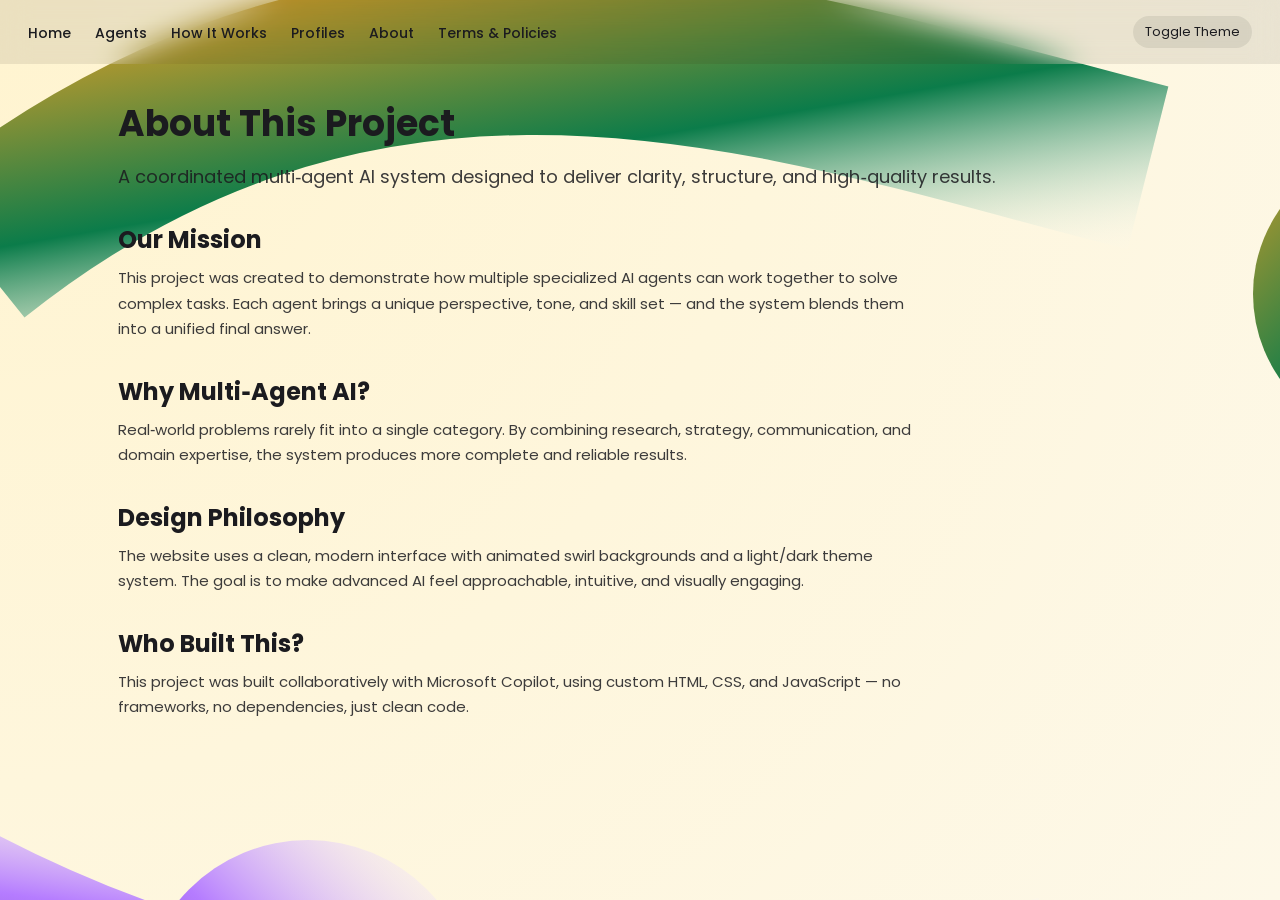
==== about.html @ 1c52f7ae "Create about.html" ====
<!DOCTYPE html>
<html lang="en" data-theme="light">
<head>
  <meta charset="UTF-8" />
  <meta name="viewport" content="width=device-width, initial-scale=1.0" />
  <title>About – Copilot Agents</title>

  <!-- Fonts -->
  <link rel="preconnect" href="https://fonts.googleapis.com">
  <link rel="preconnect" href="https://fonts.gstatic.com" crossorigin>
  <link href="https://fonts.googleapis.com/css2?family=Poppins:wght@400;500;600;700&display=swap" rel="stylesheet">

  <!-- Global Styles -->
  <link rel="stylesheet" href="style.css" />
</head>

<body>

  <!-- UPDATED NAVIGATION BAR -->
  <nav>
    <div class="nav-left">
      <a href="index.html">Home</a>
      <a href="agents.html">Agents</a>
      <a href="how-it-works.html">How It Works</a>
      <a href="profiles.html">Profiles</a>
      <a href="about.html">About</a>
      <a href="terms.html">Terms & Policies</a>
    </div>
    <div class="theme-toggle">Toggle Theme</div>
  </nav>

  <!-- ANIMATED SWIRL BACKGROUND -->
  <div class="swirl-layer">
    <svg viewBox="0 0 800 600">
      <defs>
        <linearGradient id="lightSwirl" x1="0" y1="0" x2="1" y2="1">
          <stop offset="0%" stop-color="#C89B2B" />
          <stop offset="50%" stop-color="#0B7C4A" />
          <stop offset="100%" stop-color="#FFFFFF" stop-opacity="0" />
        </linearGradient>

        <linearGradient id="darkSwirl" x1="0" y1="1" x2="1" y2="0">
          <stop offset="0%" stop-color="#5B2B9B" />
          <stop offset="50%" stop-color="#B57CFF" />
          <stop offset="100%" stop-color="#FFFFFF" stop-opacity="0" />
        </linearGradient>
      </defs>

      <path class="swirl-glow"
            d="M-40 120 C 160 -40 360 40 520 80"
            stroke="url(#lightSwirl)"
            stroke-width="80"
            fill="none" />

      <path class="swirl-glow"
            d="M-60 420 C 120 520 320 520 480 460"
            stroke="url(#darkSwirl)"
            stroke-width="70"
            fill="none" />

      <circle class="swirl-glow"
              cx="120" cy="480" r="80"
              fill="url(#darkSwirl)" />

      <circle class="swirl-glow"
              cx="640" cy="140" r="70"
              fill="url(#lightSwirl)" />
    </svg>
  </div>

  <!-- PAGE CONTENT -->
  <div class="page">
    <h1>About This Project</h1>
    <p class="subtitle">
      A coordinated multi‑agent AI system designed to deliver clarity, structure, and high‑quality results.
    </p>

    <div class="section">
      <h2>Our Mission</h2>
      <p class="about-text">
        This project was created to demonstrate how multiple specialized AI agents can work together to solve complex tasks.  
        Each agent brings a unique perspective, tone, and skill set — and the system blends them into a unified final answer.
      </p>
    </div>

    <div class="section">
      <h2>Why Multi‑Agent AI?</h2>
      <p class="about-text">
        Real‑world problems rarely fit into a single category.  
        By combining research, strategy, communication, and domain expertise, the system produces more complete and reliable results.
      </p>
    </div>

    <div class="section">
      <h2>Design Philosophy</h2>
      <p class="about-text">
        The website uses a clean, modern interface with animated swirl backgrounds and a light/dark theme system.  
        The goal is to make advanced AI feel approachable, intuitive, and visually engaging.
      </p>
    </div>

    <div class="section">
      <h2>Who Built This?</h2>
      <p class="about-text">
        This project was built collaboratively with Microsoft Copilot, using custom HTML, CSS, and JavaScript — no frameworks, no dependencies, just clean code.
      </p>
    </div>

  </div>

  <!-- Theme Toggle Script -->
  <script src="theme.js"></script>

</body>
</html>
---- style.css ----
:root {
  --font-body: "Poppins", system-ui, sans-serif;

  /* Light mode */
  --light-bg: #FDF8E8;
  --light-bg-accent: #FFF4D0;
  --light-text: #1B1B1F;
  --light-primary: #0B7C4A;
  --light-secondary: #C89B2B;
  --light-accent: #FFD95E;

  /* Dark mode */
  --dark-bg: #05030A;
  --dark-bg-accent: #12041F;
  --dark-text: #F5ECFF;
  --dark-primary: #B57CFF;
  --dark-secondary: #D04BFF;
  --dark-accent: #FF4DF0;

  --card-radius: 18px;
  --transition-med: 260ms ease-out;
}

/* THEME SWITCHING */
html[data-theme="light"] {
  --bg: var(--light-bg);
  --bg-accent: var(--light-bg-accent);
  --text: var(--light-text);
  --primary: var(--light-primary);
  --secondary: var(--light-secondary);
  --accent: var(--light-accent);
}

html[data-theme="dark"] {
  --bg: var(--dark-bg);
  --bg-accent: var(--dark-bg-accent);
  --text: var(--dark-text);
  --primary: var(--dark-primary);
  --secondary: var(--dark-secondary);
  --accent: var(--dark-accent);
}

/* GLOBAL RESET */
* {
  margin: 0;
  padding: 0;
  box-sizing: border-box;
}

body {
  font-family: var(--font-body);
  background: radial-gradient(circle at top left, var(--bg-accent), var(--bg));
  color: var(--text);
  min-height: 100vh;
  overflow-x: hidden;
}

/* NAVIGATION BAR */
nav {
  display: flex;
  justify-content: space-between;
  align-items: center;
  padding: 16px 28px;
  backdrop-filter: blur(14px);
  background: rgba(0, 0, 0, 0.08);
  position: sticky;
  top: 0;
  z-index: 10;
}

html[data-theme="dark"] nav {
  background: rgba(255, 255, 255, 0.08);
}

nav .nav-left a {
  color: var(--text);
  text-decoration: none;
  margin-right: 20px;
  font-weight: 500;
  font-size: 14px;
  transition: color var(--transition-med);
}

nav .nav-left a:hover {
  color: var(--accent);
}

.theme-toggle {
  cursor: pointer;
  padding: 6px 12px;
  border-radius: 999px;
  background: rgba(255, 255, 255, 0.12);
  font-size: 13px;
}

html[data-theme="light"] .theme-toggle {
  background: rgba(0, 0, 0, 0.08);
}

/* ANIMATED SWIRLS */
@keyframes swirlDrift {
  0%   { transform: translate(-10%, -10%) scale(1) rotate(0deg); }
  50%  { transform: translate(-8%, -12%) scale(1.03) rotate(3deg); }
  100% { transform: translate(-10%, -10%) scale(1) rotate(0deg); }
}

@keyframes glowPulse {
  0%   { opacity: 0.5; filter: drop-shadow(0 0 12px var(--accent)); }
  50%  { opacity: 0.9; filter: drop-shadow(0 0 22px var(--secondary)); }
  100% { opacity: 0.5; filter: drop-shadow(0 0 12px var(--accent)); }
}

.swirl-layer {
  position: absolute;
  inset: 0;
  z-index: 0;
  pointer-events: none;
  overflow: hidden;
}

.swirl-layer svg {
  width: 140%;
  height: 140%;
  animation: swirlDrift 22s ease-in-out infinite;
}

.swirl-glow {
  animation: glowPulse 6s ease-in-out infinite;
}

/* PAGE WRAPPER */
.page {
  position: relative;
  z-index: 1;
  max-width: 1100px;
  margin: 0 auto;
  padding: 32px 28px 40px;
}

/* HEADERS */
.page h1 {
  font-size: 36px;
  margin-bottom: 12px;
}

.page .subtitle {
  font-size: 18px;
  opacity: 0.85;
  margin-bottom: 28px;
}

/* GRID LAYOUTS */
.preview-grid {
  display: grid;
  grid-template-columns: 1fr 1fr;
  gap: 28px;
}

.preview-card {
  border-radius: 22px;
  padding: 24px;
  backdrop-filter: blur(18px);
  background: rgba(255, 255, 255, 0.12);
}

html[data-theme="light"] .preview-card {
  background: rgba(255, 255, 255, 0.9);
}

.preview-title {
  font-size: 22px;
  font-weight: 600;
  margin-bottom: 10px;
}

.preview-desc {
  font-size: 15px;
  opacity: 0.85;
}

/* AGENT GRID */
.ai-grid {
  display: grid;
  grid-template-columns: 1fr;
  gap: 14px;
}

@media (min-width: 700px) {
  .ai-grid {
    grid-template-columns: repeat(2, minmax(0, 1fr));
  }
}

@media (min-width: 1024px) {
  .ai-grid {
    grid-template-columns: repeat(3, minmax(0, 1fr));
  }
}

.ai-card {
  background: rgba(255, 255, 255, 0.12);
  border-radius: var(--card-radius);
  padding: 14px 14px 16px;
  backdrop-filter: blur(12px);
}

html[data-theme="light"] .ai-card {
  background: rgba(255, 255, 255, 0.9);
}

.ai-header {
  display: flex;
  justify-content: space-between;
  align-items: center;
  gap: 8px;
}

.ai-name-with-icon {
  display: flex;
  align-items: center;
  gap: 8px;
}

.ai-icon {
  width: 22px;
  height: 22px;
}

.ai-name {
  font-size: 15px;
  font-weight: 600;
}

.ai-tag {
  font-size: 11px;
  padding: 3px 8px;
  border-radius: 999px;
  background: rgba(0, 0, 0, 0.08);
  color: var(--secondary);
}

html[data-theme="dark"] .ai-tag {
  background: rgba(255, 255, 255, 0.08);
}

.ai-meta {
  font-size: 12px;
  opacity: 0.85;
  margin-top: 4px;
}

.ai-description {
  font-size: 13px;
  margin-top: 4px;
}

/* SECTIONS */
.section {
  margin-top: 32px;
}

.section h2 {
  font-size: 24px;
  margin-bottom: 8px;
}

.section p {
  font-size: 15px;
  opacity: 0.85;
}

/* GALLERY */
.gallery-grid {
  display: grid;
  grid-template-columns: 1fr 1fr;
  gap: 24px;
}

.gallery-item {
  border-radius: 20px;
  padding: 18px;
  backdrop-filter: blur(12px);
  background: rgba(255, 255, 255, 0.12);
}

html[data-theme="light"] .gallery-item {
  background: rgba(255, 255, 255, 0.9);
}

.gallery-label {
  margin-top: 10px;
  font-size: 14px;
  opacity: 0.85;
}

/* ABOUT PAGE */
.about-text {
  font-size: 15px;
  opacity: 0.9;
  max-width: 800px;
  line-height: 1.7;
}
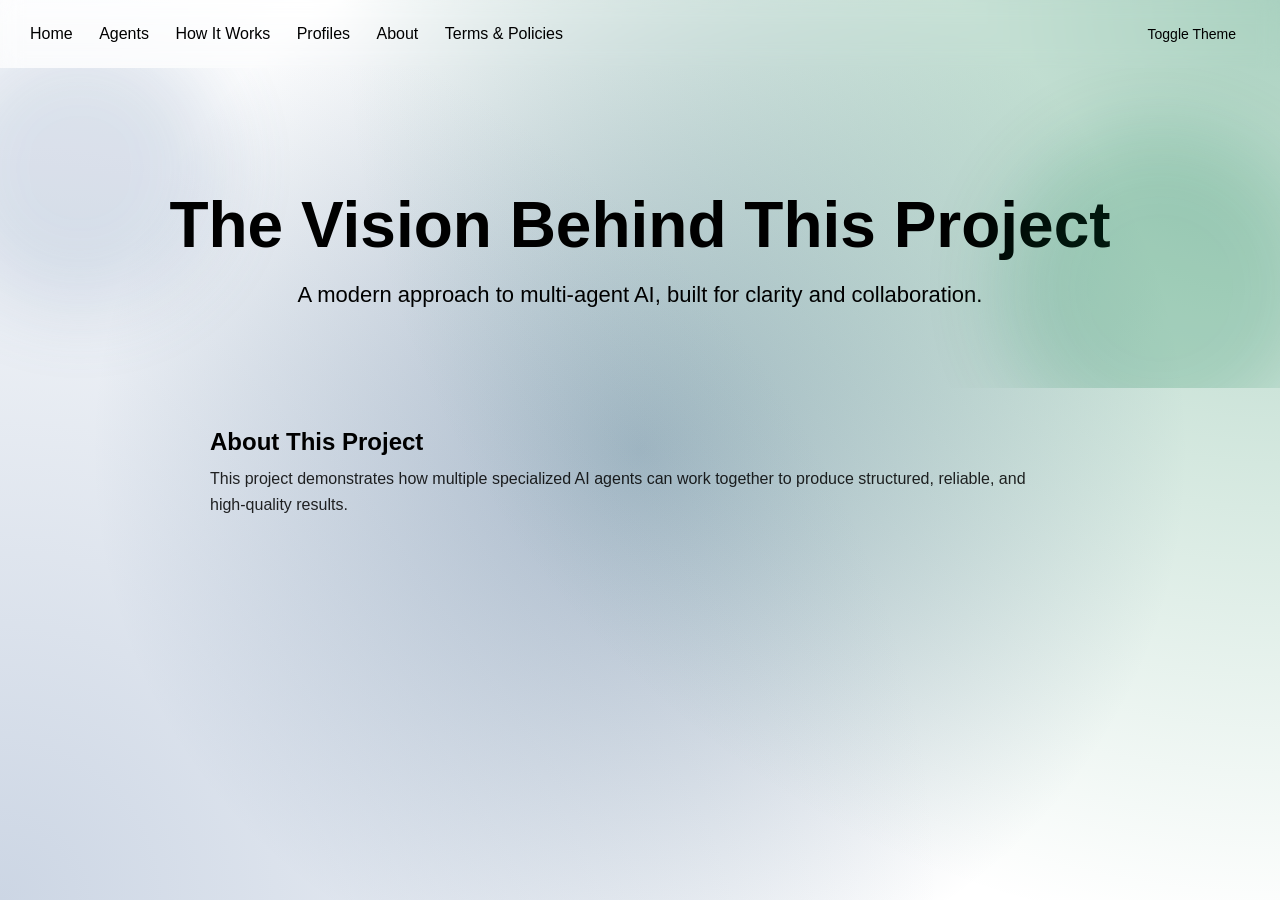
==== commit 8efbe918: "Update about.html" ====
--- a/about.html
+++ b/about.html
@@ -1,22 +1,15 @@
 <!DOCTYPE html>
-<html lang="en" data-theme="light">
+<html lang="en">
 <head>
   <meta charset="UTF-8" />
   <meta name="viewport" content="width=device-width, initial-scale=1.0" />
-  <title>About – Copilot Agents</title>
-
-  <!-- Fonts -->
-  <link rel="preconnect" href="https://fonts.googleapis.com">
-  <link rel="preconnect" href="https://fonts.gstatic.com" crossorigin>
-  <link href="https://fonts.googleapis.com/css2?family=Poppins:wght@400;500;600;700&display=swap" rel="stylesheet">
-
-  <!-- Global Styles -->
+  <title>About</title>
   <link rel="stylesheet" href="style.css" />
+  <script src="theme.js" defer></script>
 </head>
 
 <body>
 
-  <!-- UPDATED NAVIGATION BAR -->
   <nav>
     <div class="nav-left">
       <a href="index.html">Home</a>
@@ -29,87 +22,22 @@
     <div class="theme-toggle">Toggle Theme</div>
   </nav>
 
-  <!-- ANIMATED SWIRL BACKGROUND -->
-  <div class="swirl-layer">
-    <svg viewBox="0 0 800 600">
-      <defs>
-        <linearGradient id="lightSwirl" x1="0" y1="0" x2="1" y2="1">
-          <stop offset="0%" stop-color="#C89B2B" />
-          <stop offset="50%" stop-color="#0B7C4A" />
-          <stop offset="100%" stop-color="#FFFFFF" stop-opacity="0" />
-        </linearGradient>
+  <header class="hero">
+    <h1 class="hero-title">The Vision Behind This Project</h1>
+    <p class="hero-subtitle">
+      A modern approach to multi‑agent AI, built for clarity and collaboration.
+    </p>
+  </header>
 
-        <linearGradient id="darkSwirl" x1="0" y1="1" x2="1" y2="0">
-          <stop offset="0%" stop-color="#5B2B9B" />
-          <stop offset="50%" stop-color="#B57CFF" />
-          <stop offset="100%" stop-color="#FFFFFF" stop-opacity="0" />
-        </linearGradient>
-      </defs>
-
-      <path class="swirl-glow"
-            d="M-40 120 C 160 -40 360 40 520 80"
-            stroke="url(#lightSwirl)"
-            stroke-width="80"
-            fill="none" />
-
-      <path class="swirl-glow"
-            d="M-60 420 C 120 520 320 520 480 460"
-            stroke="url(#darkSwirl)"
-            stroke-width="70"
-            fill="none" />
-
-      <circle class="swirl-glow"
-              cx="120" cy="480" r="80"
-              fill="url(#darkSwirl)" />
-
-      <circle class="swirl-glow"
-              cx="640" cy="140" r="70"
-              fill="url(#lightSwirl)" />
-    </svg>
-  </div>
-
-  <!-- PAGE CONTENT -->
   <div class="page">
-    <h1>About This Project</h1>
-    <p class="subtitle">
-      A coordinated multi‑agent AI system designed to deliver clarity, structure, and high‑quality results.
-    </p>
-
     <div class="section">
-      <h2>Our Mission</h2>
+      <h2>About This Project</h2>
       <p class="about-text">
-        This project was created to demonstrate how multiple specialized AI agents can work together to solve complex tasks.  
-        Each agent brings a unique perspective, tone, and skill set — and the system blends them into a unified final answer.
+        This project demonstrates how multiple specialized AI agents can work together to produce
+        structured, reliable, and high‑quality results.
       </p>
     </div>
-
-    <div class="section">
-      <h2>Why Multi‑Agent AI?</h2>
-      <p class="about-text">
-        Real‑world problems rarely fit into a single category.  
-        By combining research, strategy, communication, and domain expertise, the system produces more complete and reliable results.
-      </p>
-    </div>
-
-    <div class="section">
-      <h2>Design Philosophy</h2>
-      <p class="about-text">
-        The website uses a clean, modern interface with animated swirl backgrounds and a light/dark theme system.  
-        The goal is to make advanced AI feel approachable, intuitive, and visually engaging.
-      </p>
-    </div>
-
-    <div class="section">
-      <h2>Who Built This?</h2>
-      <p class="about-text">
-        This project was built collaboratively with Microsoft Copilot, using custom HTML, CSS, and JavaScript — no frameworks, no dependencies, just clean code.
-      </p>
-    </div>
-
   </div>
-
-  <!-- Theme Toggle Script -->
-  <script src="theme.js"></script>
 
 </body>
 </html>
--- a/style.css
+++ b/style.css
@@ -1,302 +1,226 @@
-:root {
-  --font-body: "Poppins", system-ui, sans-serif;
-
-  /* Light mode */
-  --light-bg: #FDF8E8;
-  --light-bg-accent: #FFF4D0;
-  --light-text: #1B1B1F;
-  --light-primary: #0B7C4A;
-  --light-secondary: #C89B2B;
-  --light-accent: #FFD95E;
-
-  /* Dark mode */
-  --dark-bg: #05030A;
-  --dark-bg-accent: #12041F;
-  --dark-text: #F5ECFF;
-  --dark-primary: #B57CFF;
-  --dark-secondary: #D04BFF;
-  --dark-accent: #FF4DF0;
-
-  --card-radius: 18px;
-  --transition-med: 260ms ease-out;
-}
-
-/* THEME SWITCHING */
-html[data-theme="light"] {
-  --bg: var(--light-bg);
-  --bg-accent: var(--light-bg-accent);
-  --text: var(--light-text);
-  --primary: var(--light-primary);
-  --secondary: var(--light-secondary);
-  --accent: var(--light-accent);
-}
-
-html[data-theme="dark"] {
-  --bg: var(--dark-bg);
-  --bg-accent: var(--dark-bg-accent);
-  --text: var(--dark-text);
-  --primary: var(--dark-primary);
-  --secondary: var(--dark-secondary);
-  --accent: var(--dark-accent);
-}
-
-/* GLOBAL RESET */
+/* RESET */
 * {
   margin: 0;
   padding: 0;
   box-sizing: border-box;
 }
 
+html, body {
+  height: 100%;
+  font-family: "Poppins", sans-serif;
+  background: var(--bg);
+  color: var(--text);
+  overflow-x: hidden;
+}
+
+/* THEMES */
+:root[data-theme="light"] {
+  --bg: #f7f9fc;
+  --text: #111;
+  --card-bg: rgba(255, 255, 255, 0.7);
+  --nav-bg: rgba(255, 255, 255, 0.8);
+}
+
+:root[data-theme="dark"] {
+  --bg: #0d0d0d;
+  --text: #f5f5f5;
+  --card-bg: rgba(0, 0, 0, 0.4);
+  --nav-bg: rgba(0, 0, 0, 0.6);
+}
+
+/* BACKGROUND + PARALLAX */
 body {
-  font-family: var(--font-body);
-  background: radial-gradient(circle at top left, var(--bg-accent), var(--bg));
-  color: var(--text);
-  min-height: 100vh;
-  overflow-x: hidden;
-}
-
-/* NAVIGATION BAR */
+  background:
+    radial-gradient(circle at top right, rgba(11,124,74,0.35), transparent 60%),
+    radial-gradient(circle at bottom left, rgba(109,137,178,0.35), transparent 60%),
+    radial-gradient(circle at center, rgba(13,59,102,0.35), transparent 70%);
+  background-attachment: fixed;
+  animation: bgFloat 18s ease-in-out infinite alternate;
+}
+
+@keyframes bgFloat {
+  0% { background-position: 0% 0%; }
+  100% { background-position: 100% 100%; }
+}
+
+/* NAVIGATION */
 nav {
+  width: 100%;
+  padding: 18px 30px;
   display: flex;
   justify-content: space-between;
   align-items: center;
-  padding: 16px 28px;
-  backdrop-filter: blur(14px);
-  background: rgba(0, 0, 0, 0.08);
+  background: var(--nav-bg);
+  backdrop-filter: blur(10px);
   position: sticky;
   top: 0;
   z-index: 10;
-}
-
-html[data-theme="dark"] nav {
-  background: rgba(255, 255, 255, 0.08);
-}
-
-nav .nav-left a {
+  animation: fadeIn 1.2s ease forwards;
+}
+
+.nav-left a {
+  margin-right: 22px;
+  text-decoration: none;
   color: var(--text);
-  text-decoration: none;
-  margin-right: 20px;
   font-weight: 500;
+  transition: transform 0.25s, opacity 0.25s;
+}
+
+.nav-left a:hover {
+  opacity: 0.6;
+  transform: translateY(-2px);
+}
+
+.theme-toggle {
+  padding: 8px 14px;
+  border-radius: 8px;
+  background: var(--card-bg);
+  cursor: pointer;
   font-size: 14px;
-  transition: color var(--transition-med);
-}
-
-nav .nav-left a:hover {
-  color: var(--accent);
-}
-
-.theme-toggle {
-  cursor: pointer;
-  padding: 6px 12px;
-  border-radius: 999px;
-  background: rgba(255, 255, 255, 0.12);
-  font-size: 13px;
-}
-
-html[data-theme="light"] .theme-toggle {
-  background: rgba(0, 0, 0, 0.08);
-}
-
-/* ANIMATED SWIRLS */
-@keyframes swirlDrift {
-  0%   { transform: translate(-10%, -10%) scale(1) rotate(0deg); }
-  50%  { transform: translate(-8%, -12%) scale(1.03) rotate(3deg); }
-  100% { transform: translate(-10%, -10%) scale(1) rotate(0deg); }
-}
-
-@keyframes glowPulse {
-  0%   { opacity: 0.5; filter: drop-shadow(0 0 12px var(--accent)); }
-  50%  { opacity: 0.9; filter: drop-shadow(0 0 22px var(--secondary)); }
-  100% { opacity: 0.5; filter: drop-shadow(0 0 12px var(--accent)); }
-}
-
-.swirl-layer {
+  transition: transform 0.25s;
+}
+
+.theme-toggle:hover {
+  transform: scale(1.05);
+}
+
+/* HERO SECTION */
+.hero {
+  text-align: center;
+  padding: 120px 20px 80px;
+  position: relative;
+  overflow: hidden;
+  perspective: 1000px;
+  transform-style: preserve-3d;
+}
+
+/* Floating gradient orbs with parallax */
+.hero::before,
+.hero::after {
+  content: "";
   position: absolute;
-  inset: 0;
-  z-index: 0;
-  pointer-events: none;
-  overflow: hidden;
-}
-
-.swirl-layer svg {
-  width: 140%;
-  height: 140%;
-  animation: swirlDrift 22s ease-in-out infinite;
-}
-
-.swirl-glow {
-  animation: glowPulse 6s ease-in-out infinite;
-}
-
-/* PAGE WRAPPER */
+  border-radius: 50%;
+  filter: blur(40px);
+  opacity: 0.45;
+  animation: floatOrb 12s ease-in-out infinite alternate,
+             parallaxOrb 20s linear infinite alternate;
+  transform: translateZ(0);
+  will-change: transform;
+}
+
+.hero::before {
+  width: 280px;
+  height: 280px;
+  background: rgba(109,137,178,0.45);
+  top: -40px;
+  left: -60px;
+}
+
+.hero::after {
+  width: 320px;
+  height: 320px;
+  background: rgba(11,124,74,0.45);
+  bottom: -60px;
+  right: -40px;
+}
+
+@keyframes floatOrb {
+  0% { transform: translate(0, 0); }
+  100% { transform: translate(40px, -40px); }
+}
+
+@keyframes parallaxOrb {
+  0% { transform: translateY(0); }
+  100% { transform: translateY(40px); }
+}
+
+.hero-title {
+  font-size: 64px;
+  font-weight: 700;
+  margin-bottom: 20px;
+  opacity: 0;
+  animation: fadeInUp 1.4s ease forwards;
+}
+
+.hero-subtitle {
+  font-size: 22px;
+  opacity: 0;
+  max-width: 700px;
+  margin: 0 auto;
+  animation: fadeInUp 1.8s ease forwards;
+}
+
+/* PAGE CONTENT */
 .page {
-  position: relative;
-  z-index: 1;
-  max-width: 1100px;
-  margin: 0 auto;
-  padding: 32px 28px 40px;
-}
-
-/* HEADERS */
-.page h1 {
-  font-size: 36px;
-  margin-bottom: 12px;
-}
-
-.page .subtitle {
-  font-size: 18px;
+  max-width: 900px;
+  margin: 40px auto;
+  padding: 0 20px;
+  animation: fadeInUp 2s ease forwards;
+}
+
+.section {
+  margin-bottom: 50px;
+}
+
+.about-text {
   opacity: 0.85;
-  margin-bottom: 28px;
-}
-
-/* GRID LAYOUTS */
-.preview-grid {
-  display: grid;
-  grid-template-columns: 1fr 1fr;
-  gap: 28px;
-}
-
-.preview-card {
-  border-radius: 22px;
-  padding: 24px;
-  backdrop-filter: blur(18px);
-  background: rgba(255, 255, 255, 0.12);
-}
-
-html[data-theme="light"] .preview-card {
-  background: rgba(255, 255, 255, 0.9);
-}
-
-.preview-title {
-  font-size: 22px;
+  line-height: 1.6;
+  margin-top: 10px;
+}
+
+/* AGENT CARD */
+.agent-card {
+  background: var(--card-bg);
+  padding: 28px;
+  border-radius: 18px;
+  backdrop-filter: blur(12px);
+  text-align: center;
+  max-width: 320px;
+  margin: 40px auto;
+  animation: fadeInUp 2.2s ease forwards, floatCard 6s ease-in-out infinite alternate;
+  border: 1px solid rgba(255,255,255,0.15);
+  transition: transform 0.3s ease, box-shadow 0.3s ease;
+}
+
+.agent-card:hover {
+  transform: translateY(-10px) scale(1.03);
+  box-shadow: 0 20px 40px rgba(0,0,0,0.25);
+}
+
+.agent-icon {
+  font-size: 48px;
+  margin-bottom: 16px;
+  animation: pulseGlow 3s ease-in-out infinite alternate;
+}
+
+.agent-name {
+  font-size: 26px;
   font-weight: 600;
   margin-bottom: 10px;
 }
 
-.preview-desc {
-  font-size: 15px;
+.agent-desc {
   opacity: 0.85;
-}
-
-/* AGENT GRID */
-.ai-grid {
-  display: grid;
-  grid-template-columns: 1fr;
-  gap: 14px;
-}
-
-@media (min-width: 700px) {
-  .ai-grid {
-    grid-template-columns: repeat(2, minmax(0, 1fr));
-  }
-}
-
-@media (min-width: 1024px) {
-  .ai-grid {
-    grid-template-columns: repeat(3, minmax(0, 1fr));
-  }
-}
-
-.ai-card {
-  background: rgba(255, 255, 255, 0.12);
-  border-radius: var(--card-radius);
-  padding: 14px 14px 16px;
-  backdrop-filter: blur(12px);
-}
-
-html[data-theme="light"] .ai-card {
-  background: rgba(255, 255, 255, 0.9);
-}
-
-.ai-header {
-  display: flex;
-  justify-content: space-between;
-  align-items: center;
-  gap: 8px;
-}
-
-.ai-name-with-icon {
-  display: flex;
-  align-items: center;
-  gap: 8px;
-}
-
-.ai-icon {
-  width: 22px;
-  height: 22px;
-}
-
-.ai-name {
-  font-size: 15px;
-  font-weight: 600;
-}
-
-.ai-tag {
-  font-size: 11px;
-  padding: 3px 8px;
-  border-radius: 999px;
-  background: rgba(0, 0, 0, 0.08);
-  color: var(--secondary);
-}
-
-html[data-theme="dark"] .ai-tag {
-  background: rgba(255, 255, 255, 0.08);
-}
-
-.ai-meta {
-  font-size: 12px;
-  opacity: 0.85;
-  margin-top: 4px;
-}
-
-.ai-description {
-  font-size: 13px;
-  margin-top: 4px;
-}
-
-/* SECTIONS */
-.section {
-  margin-top: 32px;
-}
-
-.section h2 {
-  font-size: 24px;
-  margin-bottom: 8px;
-}
-
-.section p {
-  font-size: 15px;
-  opacity: 0.85;
-}
-
-/* GALLERY */
-.gallery-grid {
-  display: grid;
-  grid-template-columns: 1fr 1fr;
-  gap: 24px;
-}
-
-.gallery-item {
-  border-radius: 20px;
-  padding: 18px;
-  backdrop-filter: blur(12px);
-  background: rgba(255, 255, 255, 0.12);
-}
-
-html[data-theme="light"] .gallery-item {
-  background: rgba(255, 255, 255, 0.9);
-}
-
-.gallery-label {
-  margin-top: 10px;
-  font-size: 14px;
-  opacity: 0.85;
-}
-
-/* ABOUT PAGE */
-.about-text {
-  font-size: 15px;
-  opacity: 0.9;
-  max-width: 800px;
-  line-height: 1.7;
-}
+  line-height: 1.5;
+}
+
+@keyframes floatCard {
+  0% { transform: translateY(0); }
+  100% { transform: translateY(-12px); }
+}
+
+@keyframes pulseGlow {
+  0% { opacity: 0.7; transform: scale(1); }
+  100% { opacity: 1; transform: scale(1.15); }
+}
+
+/* ANIMATIONS */
+@keyframes fadeIn {
+  from { opacity: 0; }
+  to { opacity: 1; }
+}
+
+@keyframes fadeInUp {
+  from { opacity: 0; transform: translateY(25px); }
+  to { opacity: 1; transform: translateY(0); }
+}
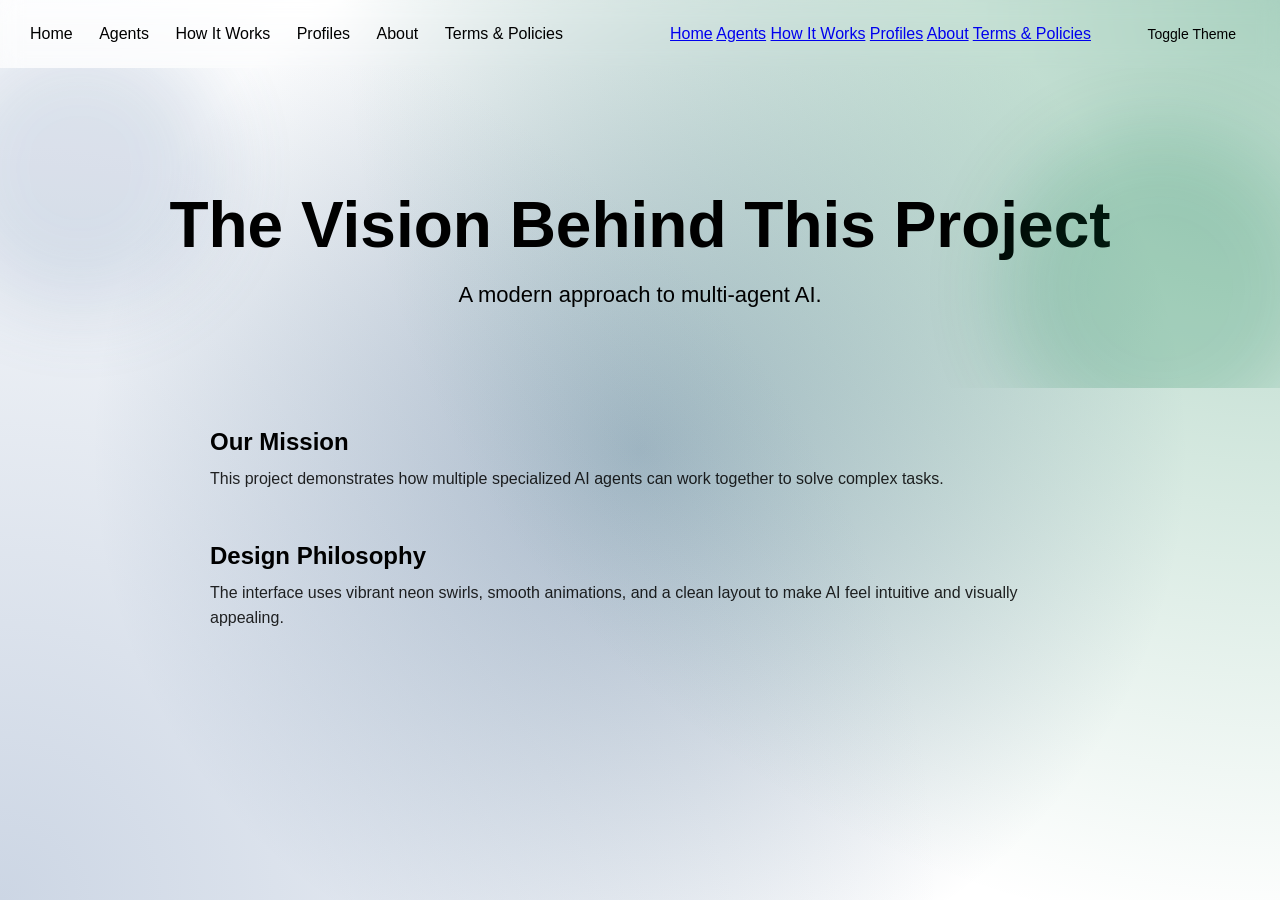
==== commit 7579538f: "Update about.html" ====
--- a/about.html
+++ b/about.html
@@ -19,24 +19,48 @@
       <a href="about.html">About</a>
       <a href="terms.html">Terms & Policies</a>
     </div>
+
+    <div class="hamburger">
+      <span></span><span></span><span></span>
+    </div>
+
+    <div class="mobile-menu">
+      <a href="index.html">Home</a>
+      <a href="agents.html">Agents</a>
+      <a href="how-it-works.html">How It Works</a>
+      <a href="profiles.html">Profiles</a>
+      <a href="about.html">About</a>
+      <a href="terms.html">Terms & Policies</a>
+    </div>
+
     <div class="theme-toggle">Toggle Theme</div>
   </nav>
 
   <header class="hero">
     <h1 class="hero-title">The Vision Behind This Project</h1>
     <p class="hero-subtitle">
-      A modern approach to multi‑agent AI, built for clarity and collaboration.
+      A modern approach to multi‑agent AI.
     </p>
   </header>
 
   <div class="page">
+
     <div class="section">
-      <h2>About This Project</h2>
+      <h2>Our Mission</h2>
       <p class="about-text">
-        This project demonstrates how multiple specialized AI agents can work together to produce
-        structured, reliable, and high‑quality results.
+        This project demonstrates how multiple specialized AI agents can work together to solve
+        complex tasks.
       </p>
     </div>
+
+    <div class="section">
+      <h2>Design Philosophy</h2>
+      <p class="about-text">
+        The interface uses vibrant neon swirls, smooth animations, and a clean layout to make AI
+        feel intuitive and visually appealing.
+      </p>
+    </div>
+
   </div>
 
 </body>
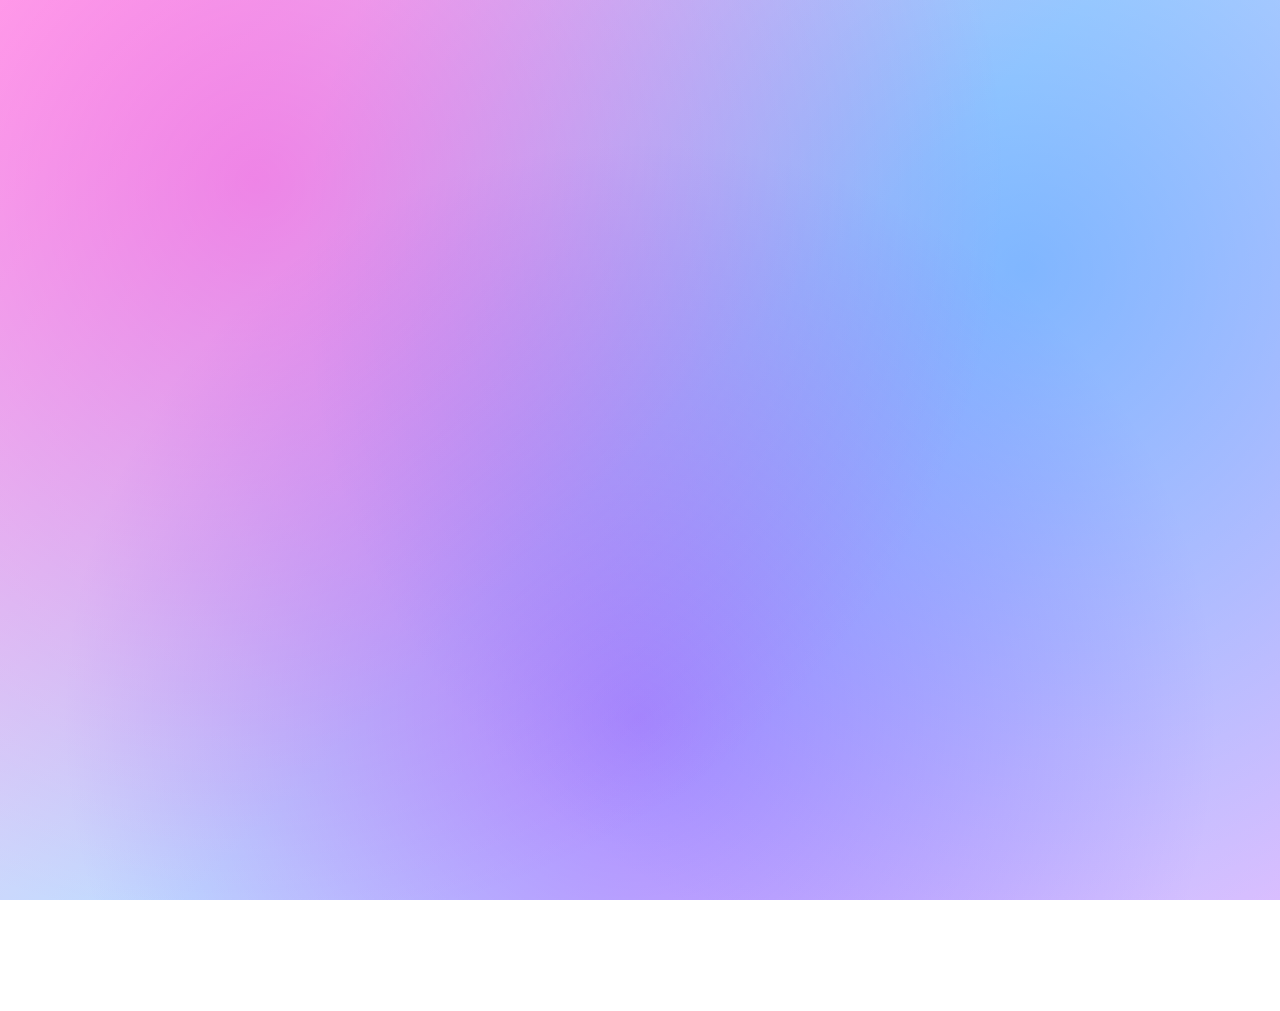
==== commit fa3f24ef: "Update about.html" ====
--- a/about.html
+++ b/about.html
@@ -9,13 +9,13 @@
 </head>
 
 <body>
-
   <nav>
     <div class="nav-left">
       <a href="index.html">Home</a>
       <a href="agents.html">Agents</a>
       <a href="how-it-works.html">How It Works</a>
       <a href="profiles.html">Profiles</a>
+      <a href="pricing.html">Pricing</a>
       <a href="about.html">About</a>
       <a href="terms.html">Terms & Policies</a>
     </div>
@@ -29,6 +29,7 @@
       <a href="agents.html">Agents</a>
       <a href="how-it-works.html">How It Works</a>
       <a href="profiles.html">Profiles</a>
+      <a href="pricing.html">Pricing</a>
       <a href="about.html">About</a>
       <a href="terms.html">Terms & Policies</a>
     </div>
@@ -37,31 +38,39 @@
   </nav>
 
   <header class="hero">
-    <h1 class="hero-title">The Vision Behind This Project</h1>
+    <h1 class="hero-title">About Copilot Media Agent</h1>
     <p class="hero-subtitle">
-      A modern approach to multi‑agent AI.
+      Built to bridge AI agents, creators, and businesses into one coherent ecosystem.
     </p>
   </header>
 
-  <div class="page">
+  <main class="page">
+    <section class="section">
+      <h2>Our Vision</h2>
+      <p class="about-text">
+        Copilot Media Agent is designed as a user-focused platform that will grow into a business-ready
+        solution. The goal is to give individuals and teams access to powerful, specialized AI agents
+        without complexity.
+      </p>
+    </section>
 
-    <div class="section">
-      <h2>Our Mission</h2>
+    <section class="section">
+      <h2>Founders</h2>
       <p class="about-text">
-        This project demonstrates how multiple specialized AI agents can work together to solve
-        complex tasks.
+        This project is built by a small team with a focus on real-world usefulness, clarity, and
+        long-term scalability. The platform is also a foundation for offering website creation and
+        digital solutions to businesses.
       </p>
-    </div>
+    </section>
 
-    <div class="section">
-      <h2>Design Philosophy</h2>
+    <section class="section feature-block">
+      <h2>Business Services</h2>
       <p class="about-text">
-        The interface uses vibrant neon swirls, smooth animations, and a clean layout to make AI
-        feel intuitive and visually appealing.
+        In addition to the platform, we plan to offer modern, editable websites for businesses that
+        need an upgraded online presence. These services will help generate early income while the
+        platform continues to evolve.
       </p>
-    </div>
-
-  </div>
-
+    </section>
+  </main>
 </body>
 </html>
--- a/style.css
+++ b/style.css
@@ -8,37 +8,61 @@
 html, body {
   height: 100%;
   font-family: "Poppins", sans-serif;
-  background: var(--bg);
   color: var(--text);
   overflow-x: hidden;
 }
 
+/* PAGE FADE-IN */
+body {
+  opacity: 0;
+  animation: pageFadeIn 1.2s ease forwards;
+}
+
+@keyframes pageFadeIn {
+  from { opacity: 0; }
+  to { opacity: 1; }
+}
+
+/* PAGE FADE-OUT */
+.fade-out {
+  animation: pageFadeOut 0.6s ease forwards;
+}
+
+@keyframes pageFadeOut {
+  from { opacity: 1; }
+  to { opacity: 0; }
+}
+
 /* THEMES */
 :root[data-theme="light"] {
-  --bg: #f7f9fc;
   --text: #111;
   --card-bg: rgba(255, 255, 255, 0.7);
   --nav-bg: rgba(255, 255, 255, 0.8);
 }
 
 :root[data-theme="dark"] {
-  --bg: #0d0d0d;
   --text: #f5f5f5;
   --card-bg: rgba(0, 0, 0, 0.4);
   --nav-bg: rgba(0, 0, 0, 0.6);
 }
 
-/* BACKGROUND + PARALLAX */
+/* FULL-PAGE NEON SWIRL BACKGROUND (Prodigy Style) */
 body {
   background:
-    radial-gradient(circle at top right, rgba(11,124,74,0.35), transparent 60%),
-    radial-gradient(circle at bottom left, rgba(109,137,178,0.35), transparent 60%),
-    radial-gradient(circle at center, rgba(13,59,102,0.35), transparent 70%);
+    radial-gradient(circle at 20% 20%, rgba(255,0,200,0.35), transparent 60%),
+    radial-gradient(circle at 80% 30%, rgba(0,120,255,0.35), transparent 60%),
+    radial-gradient(circle at 50% 80%, rgba(120,0,255,0.35), transparent 60%),
+    linear-gradient(135deg,
+      rgba(255,0,200,0.25) 0%,
+      rgba(0,120,255,0.25) 50%,
+      rgba(120,0,255,0.25) 100%
+    );
+  background-size: cover;
   background-attachment: fixed;
-  animation: bgFloat 18s ease-in-out infinite alternate;
-}
-
-@keyframes bgFloat {
+  animation: neonFlow 18s ease-in-out infinite alternate;
+}
+
+@keyframes neonFlow {
   0% { background-position: 0% 0%; }
   100% { background-position: 100% 100%; }
 }
@@ -63,12 +87,15 @@
   text-decoration: none;
   color: var(--text);
   font-weight: 500;
-  transition: transform 0.25s, opacity 0.25s;
-}
-
+  transition: all 0.25s ease;
+}
+
+/* Soft neon hover glow (Prodigy style) */
 .nav-left a:hover {
-  opacity: 0.6;
-  transform: translateY(-2px);
+  text-shadow: 0 0 4px rgba(255,0,200,0.35),
+               0 0 6px rgba(0,120,255,0.35),
+               0 0 8px rgba(120,0,255,0.35);
+  transform: translateY(-1px);
 }
 
 .theme-toggle {
@@ -77,61 +104,37 @@
   background: var(--card-bg);
   cursor: pointer;
   font-size: 14px;
-  transition: transform 0.25s;
+  transition: all 0.25s ease;
 }
 
 .theme-toggle:hover {
-  transform: scale(1.05);
+  text-shadow: 0 0 4px rgba(255,0,200,0.35),
+               0 0 6px rgba(0,120,255,0.35),
+               0 0 8px rgba(120,0,255,0.35);
+  transform: translateY(-1px);
+}
+
+.theme-toggle:hover::after {
+  content: "";
+  position: absolute;
+  inset: -3px;
+  border-radius: 10px;
+  background: radial-gradient(circle,
+    rgba(255,0,200,0.25),
+    rgba(0,120,255,0.25),
+    rgba(120,0,255,0.25)
+  );
+  filter: blur(10px);
+  opacity: 0.45;
+  z-index: -1;
 }
 
 /* HERO SECTION */
 .hero {
   text-align: center;
-  padding: 120px 20px 80px;
+  padding: 140px 20px 100px;
   position: relative;
   overflow: hidden;
-  perspective: 1000px;
-  transform-style: preserve-3d;
-}
-
-/* Floating gradient orbs with parallax */
-.hero::before,
-.hero::after {
-  content: "";
-  position: absolute;
-  border-radius: 50%;
-  filter: blur(40px);
-  opacity: 0.45;
-  animation: floatOrb 12s ease-in-out infinite alternate,
-             parallaxOrb 20s linear infinite alternate;
-  transform: translateZ(0);
-  will-change: transform;
-}
-
-.hero::before {
-  width: 280px;
-  height: 280px;
-  background: rgba(109,137,178,0.45);
-  top: -40px;
-  left: -60px;
-}
-
-.hero::after {
-  width: 320px;
-  height: 320px;
-  background: rgba(11,124,74,0.45);
-  bottom: -60px;
-  right: -40px;
-}
-
-@keyframes floatOrb {
-  0% { transform: translate(0, 0); }
-  100% { transform: translate(40px, -40px); }
-}
-
-@keyframes parallaxOrb {
-  0% { transform: translateY(0); }
-  100% { transform: translateY(40px); }
 }
 
 .hero-title {
@@ -159,13 +162,28 @@
 }
 
 .section {
-  margin-bottom: 50px;
+  margin-bottom: 60px;
+}
+
+.section h2 {
+  font-size: 32px;
+  margin-bottom: 12px;
 }
 
 .about-text {
   opacity: 0.85;
   line-height: 1.6;
   margin-top: 10px;
+}
+
+/* FEATURE BLOCKS */
+.feature-block {
+  background: var(--card-bg);
+  padding: 28px;
+  border-radius: 18px;
+  margin: 30px 0;
+  backdrop-filter: blur(12px);
+  animation: fadeInUp 2.4s ease forwards;
 }
 
 /* AGENT CARD */
@@ -224,3 +242,176 @@
   from { opacity: 0; transform: translateY(25px); }
   to { opacity: 1; transform: translateY(0); }
 }
+
+/* ============================
+   MOBILE OPTIMIZATION
+   ============================ */
+
+@media (max-width: 900px) {
+
+  .hero {
+    padding: 100px 20px 70px;
+  }
+
+  .hero-title {
+    font-size: 42px;
+  }
+
+  .hero-subtitle {
+    font-size: 18px;
+    max-width: 90%;
+  }
+
+  nav {
+    flex-direction: column;
+    text-align: center;
+    padding: 14px 20px;
+  }
+
+  .nav-left {
+    display: none;
+  }
+
+  .theme-toggle {
+    margin-top: 10px;
+  }
+
+  .page {
+    max-width: 95%;
+    padding: 0 10px;
+  }
+
+  .section {
+    margin-bottom: 40px;
+  }
+
+  .section h2 {
+    font-size: 26px;
+  }
+
+  .agent-card {
+    max-width: 90%;
+    padding: 22px;
+    margin: 30px auto;
+  }
+
+  .agent-icon {
+    font-size: 40px;
+  }
+
+  .agent-name {
+    font-size: 22px;
+  }
+
+  .feature-block {
+    padding: 22px;
+    margin: 20px 0;
+  }
+
+  body {
+    background-size: 200% 200%;
+    animation: neonFlow 22s ease-in-out infinite alternate;
+  }
+}
+
+/* Extra-small screens */
+@media (max-width: 500px) {
+
+  .hero-title {
+    font-size: 34px;
+  }
+
+  .hero-subtitle {
+    font-size: 16px;
+  }
+
+  nav {
+    padding: 10px;
+  }
+
+  .nav-left a {
+    margin: 6px;
+    font-size: 14px;
+  }
+
+  .agent-card {
+    padding: 18px;
+  }
+
+  .feature-block {
+    padding: 18px;
+  }
+
+  .theme-toggle:hover,
+  .nav-left a:hover {
+    text-shadow: 0 0 3px rgba(255,0,200,0.25),
+                 0 0 4px rgba(0,120,255,0.25),
+                 0 0 6px rgba(120,0,255,0.25);
+  }
+}
+
+/* ============================
+   HAMBURGER NAVIGATION
+   ============================ */
+
+.hamburger {
+  display: none;
+  flex-direction: column;
+  gap: 6px;
+  cursor: pointer;
+  z-index: 20;
+}
+
+.hamburger span {
+  width: 28px;
+  height: 3px;
+  background: var(--text);
+  border-radius: 4px;
+  transition: all 0.3s ease;
+}
+
+.mobile-menu {
+  display: none;
+  flex-direction: column;
+  background: var(--nav-bg);
+  backdrop-filter: blur(12px);
+  position: absolute;
+  top: 70px;
+  right: 20px;
+  padding: 20px;
+  border-radius: 14px;
+  box-shadow: 0 8px 25px rgba(0,0,0,0.25);
+  animation: fadeIn 0.3s ease forwards;
+}
+
+.mobile-menu a {
+  margin: 10px 0;
+  text-decoration: none;
+  color: var(--text);
+  font-size: 18px;
+  transition: all 0.25s ease;
+}
+
+.mobile-menu a:hover {
+  text-shadow: 0 0 4px rgba(255,0,200,0.35),
+               0 0 6px rgba(0,120,255,0.35),
+               0 0 8px rgba(120,0,255,0.35);
+}
+
+.hamburger.active span:nth-child(1) {
+  transform: translateY(9px) rotate(45deg);
+}
+
+.hamburger.active span:nth-child(2) {
+  opacity: 0;
+}
+
+.hamburger.active span:nth-child(3) {
+  transform: translateY(-9px) rotate(-45deg);
+}
+
+@media (max-width: 900px) {
+  .hamburger {
+    display: flex;
+  }
+}
